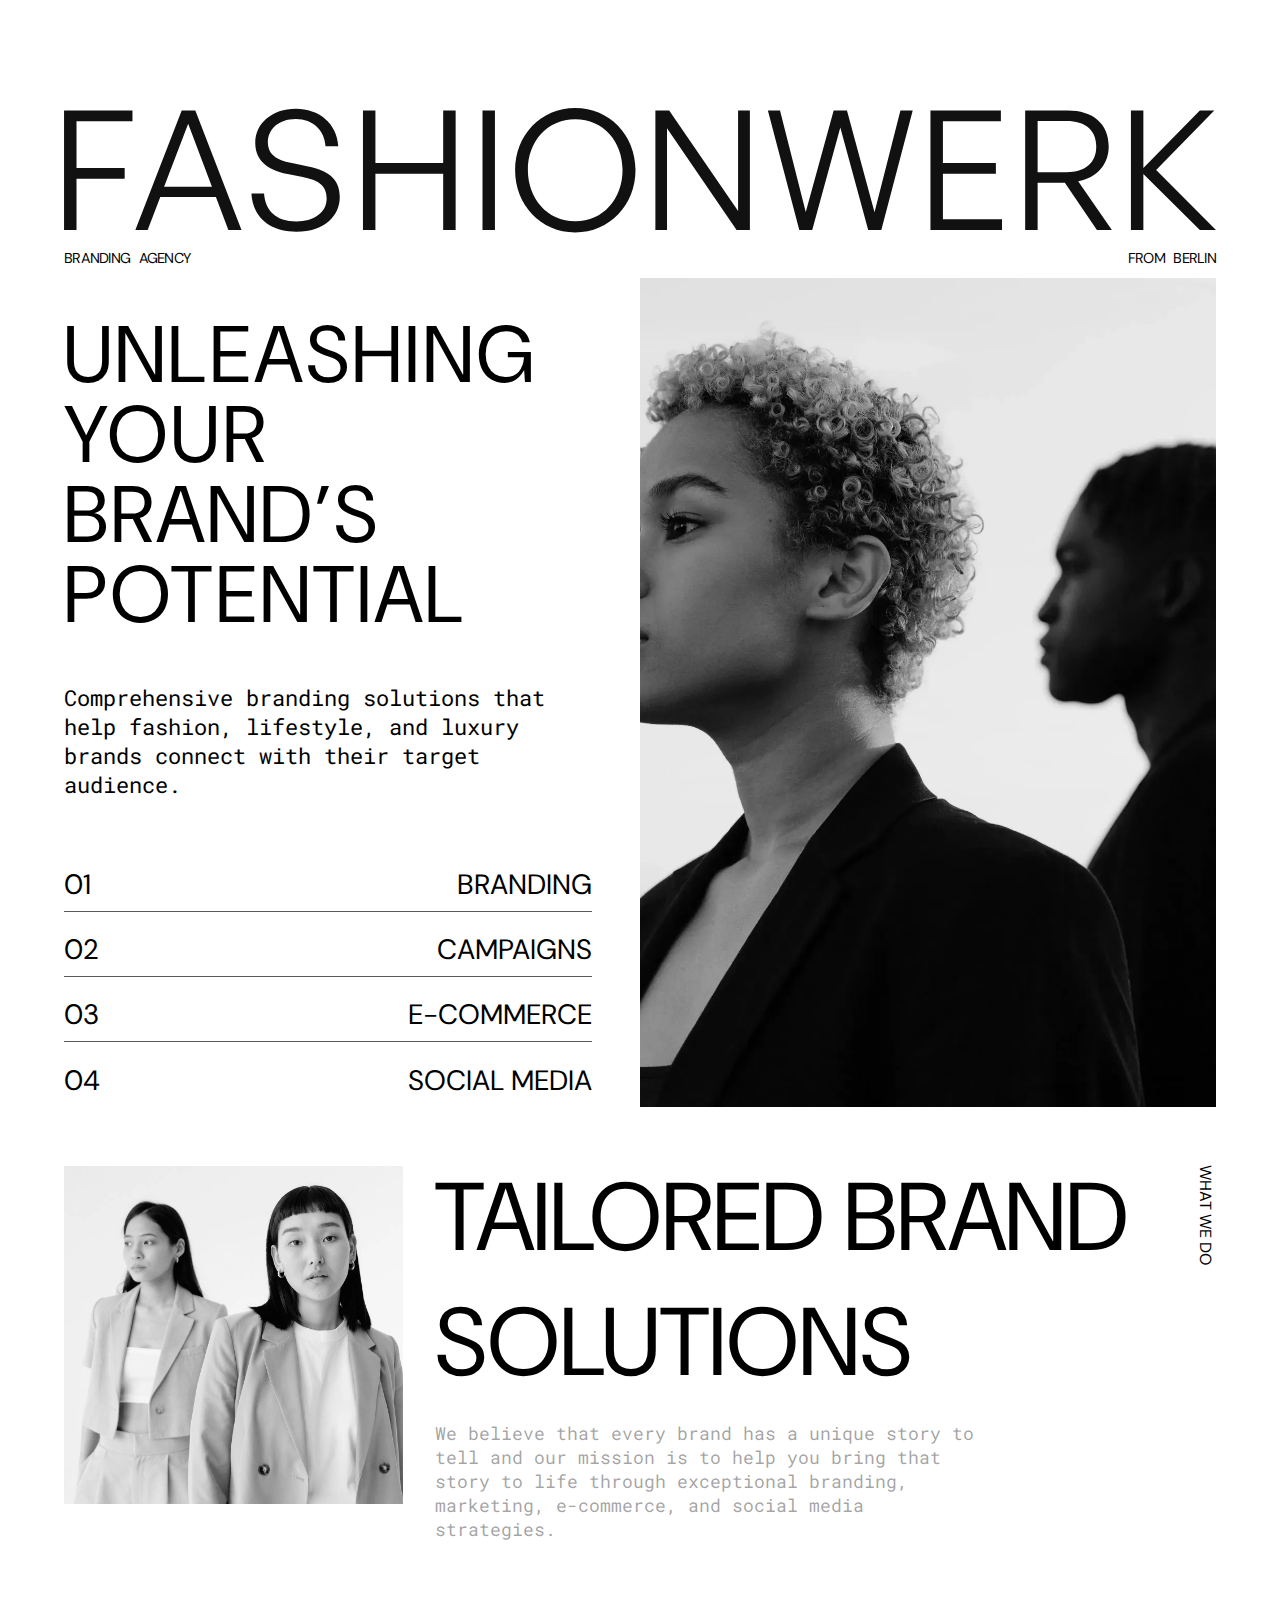
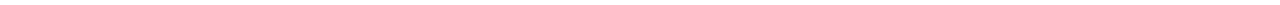
==== fashionwerk/index.html @ c336545f "trying with scss" ====
<!DOCTYPE html>
<html lang="en">
  <head>
    <meta charset="UTF-8" />
    <meta name="viewport" content="width=device-width, initial-scale=1.0" />
    <title>Document</title>
    <link rel="stylesheet" href="style.css" />
    <link rel="preconnect" href="https://fonts.googleapis.com" />
    <link rel="preconnect" href="https://fonts.googleapis.com" />
    <link rel="preconnect" href="https://fonts.gstatic.com" crossorigin />
    <link
      href="https://fonts.googleapis.com/css2?family=DM+Sans:ital,opsz,wght@0,9..40,100..1000;1,9..40,100..1000&family=Roboto+Mono:ital,wght@0,100..700;1,100..700&display=swap"
      rel="stylesheet"
    />
  </head>
  <body>
    <main>
      <navbar>
        <div class="navbar"></div>
      </navbar>

      <section class="view-1">
        <img src="./images/fashion.svg" alt="" class="image-head" />
        <div class="headings">
          <div class="head">BRANDING AGENCY</div>
          <div class="head">FROM BERLIN</div>
        </div>
      </section>

      <section class="view-2">
        <img src="./images/hero.webp" alt="" class="hero-img" />
        <div class="left">
          <div class="top">
            <div class="head">
              Unleash­ing <br />
              Your Brand’s <br />
              Potential
            </div>
            <div class="content">
              Comprehensive branding solutions that help fashion, lifestyle, and
              luxury brands connect with their target audience.
            </div>
          </div>
          <div class="bottom">
            <div class="box">
              <div>01</div>
              <div>BRANDING</div>
            </div>
            <div class="box">
              <div>02</div>
              <div>Campaigns</div>
            </div>
            <div class="box">
              <div>03</div>
              <div>E-Commerce</div>
            </div>
            <div class="box last">
              <div>04</div>
              <div>Social MEdia</div>
            </div>
          </div>
        </div>
      </section>

      <section class="view-3">
        <img src="./images/image-2.webp" alt="" class="image-2 view-3-a" />
        <div class="heading view-3-c">Tailored Brand Solu­tions</div>
        <div class="side view-3-b">What we do</div>
        <div class="content view-3-d">
          We believe that every brand has a unique story to tell and our mission
          is to help you bring that story to life through exceptional branding,
          marketing, e-commerce, and social media strategies.
        </div>
      </section>
    </main>
  </body>
</html>
---- fashionwerk/style.css ----
* {
  margin: 0;
  padding: 0;
  box-sizing: border-box;
}

html,
body {
  width: 100%;
  height: 100%;
}

main {
  padding: 1.5rem;
  font-family: "DM Sans", serif;
}

.navbar {
  width: 100%;
  height: 4vh;
}

.image-head {
  width: 100%;
  margin-top: 0.5rem;
}

.headings {
  display: flex;
  justify-content: space-between;
  margin-top: 0.7rem;
}
.headings .head {
  font-size: 0.9rem;
  letter-spacing: -0.05em;
  word-spacing: 5px;
}

.hero-img {
  margin-top: 0.7rem;
  width: 100%;
  -o-object-fit: cover;
     object-fit: cover;
}

.top .head {
  margin-top: 0.7rem;
  font-size: 3.5rem;
  text-transform: uppercase;
  font-family: "DM Sans", serif;
  letter-spacing: 0.2rem;
  line-height: 1;
}
.top .content {
  font-size: 18px;
  font-family: "Roboto Mono", serif;
}

.bottom {
  display: flex;
  flex-direction: column;
}
.bottom .box {
  display: flex;
  justify-content: space-between;
  margin-top: 0.7rem;
  font-size: 28px;
  text-transform: uppercase;
  gap: 5rem;
  padding: 8px 0;
  border-bottom: 0.5px solid rgba(0, 0, 0, 0.644);
  font-family: "DM Sans", serif;
}
.bottom .last {
  border-bottom: none;
}

.view-3 {
  display: grid;
  grid-template-areas: "a a" "b c" ". d";
  row-gap: 1rem;
  -moz-column-gap: 1rem;
       column-gap: 1rem;
}
.view-3 .heading {
  font-size: 44px;
  text-transform: uppercase;
}

.side {
  writing-mode: vertical-rl;
  text-transform: uppercase;
  margin-top: 10px;
}

.image-2 {
  width: 100%;
  margin-top: 0.7rem;
}

.view-3-a {
  grid-area: a;
}

.view-3-b {
  grid-area: b;
}

.view-3-c {
  grid-area: c;
}

.view-3-d {
  grid-area: d;
}

@media (min-width: 1024px) {
  main {
    padding: 4rem;
  }
  .view-2 {
    display: flex;
    flex-direction: row-reverse;
    gap: 3rem;
  }
  .view-2 .hero-img {
    width: 50%;
  }
  .top .head {
    margin-top: 3rem;
    font-size: 5rem;
  }
  .top .content {
    margin-top: 3rem;
    font-size: 22px;
  }
  .bottom {
    margin-top: 3rem;
  }
  .view-3 {
    margin-top: 3rem;
    display: grid;
    grid-template-areas: "a c b" "a d .";
    -moz-column-gap: 2rem;
         column-gap: 2rem;
  }
  .view-3 .heading {
    font-size: 96px;
  }
  .view-3 .content {
    font-size: 18px;
    font-family: "Roboto Mono", serif;
    color: rgba(17, 17, 17, 0.3921568627);
    max-width: 75%;
  }
}/*# sourceMappingURL=style.css.map */
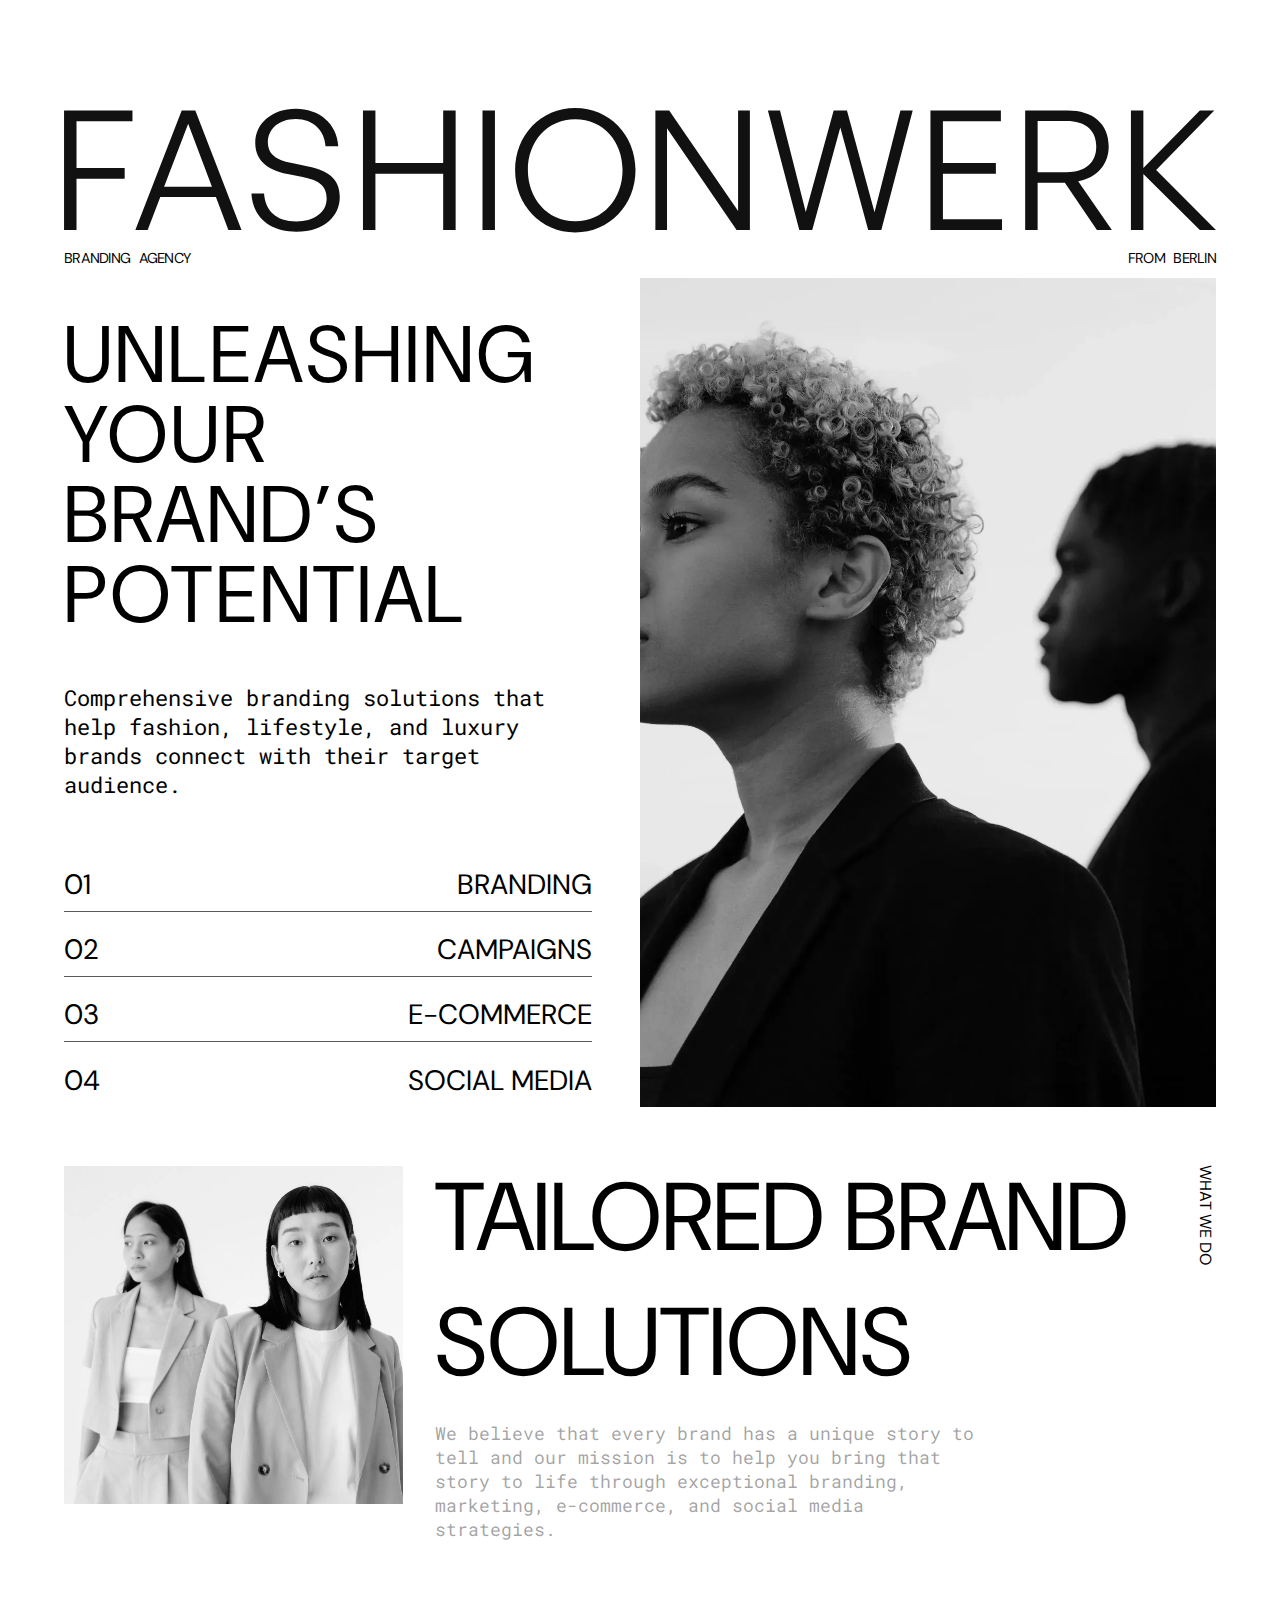
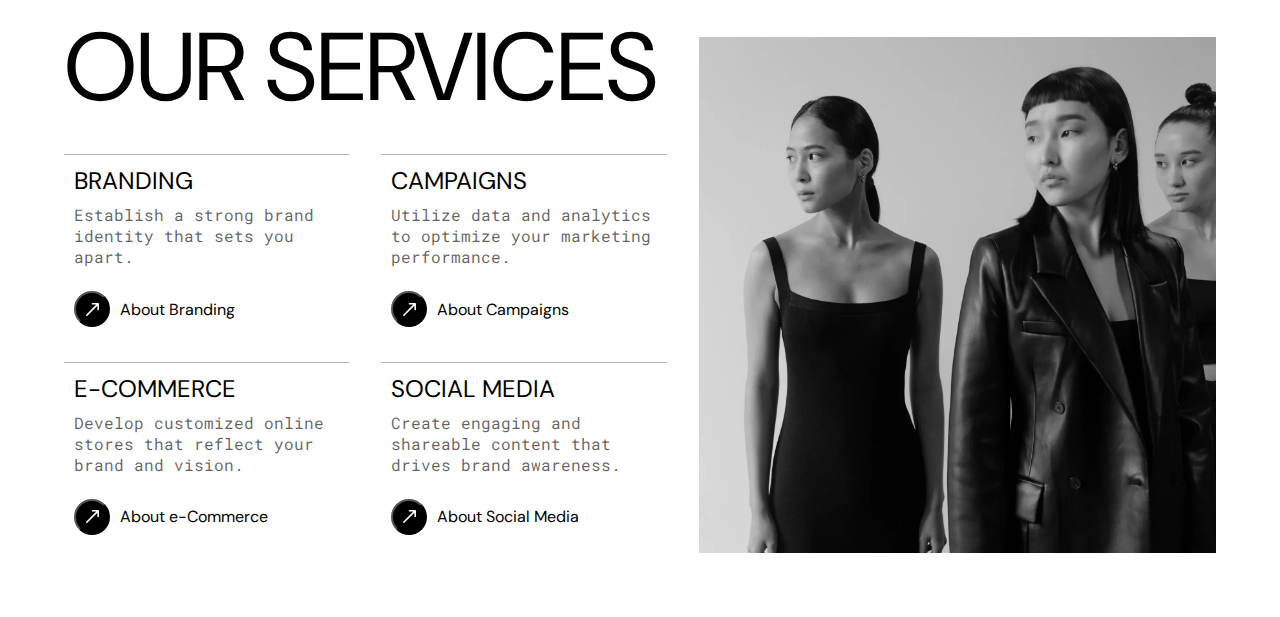
==== commit dc542281: "section 4 completed" ====
--- a/fashionwerk/index.html
+++ b/fashionwerk/index.html
@@ -72,6 +72,61 @@
           marketing, e-commerce, and social media strategies.
         </div>
       </section>
+
+      <section class="view-4">
+        <div class="heading view-4-a">
+            Our Services
+        </div>
+        <div class="box view-4-b">
+            <div class="head">
+                Branding
+            </div>
+            <div class="content">Establish a strong brand identity that sets you apart.</div>
+            <div class="btn">
+                <button class="arrow-wrap">
+                    <img src="./images/arrow.svg" alt=""  class="arrow">
+                </button>
+                <div btn-content>About Branding</div>
+            </div>
+        </div>
+        <div class="box view-4-c">
+            <div class="head">
+                Campaigns
+            </div>
+            <div class="content">Utilize data and analytics to optimize your marketing performance.</div>
+            <div class="btn">
+                <button class="arrow-wrap">
+                    <img src="./images/arrow.svg" alt=""  class="arrow">
+                </button>
+                <div btn-content>About Campaigns</div>
+            </div>
+        </div>
+        <div class="box view-4-d">
+            <div class="head">
+                E-Commerce
+            </div>
+            <div class="content">Develop customized online stores that reflect your brand and vision.</div>
+            <div class="btn">
+                <button class="arrow-wrap">
+                    <img src="./images/arrow.svg" alt=""  class="arrow">
+                </button>
+                <div btn-content>About e-Commerce</div>
+            </div>
+        </div>
+        <div class="box view-4-e">
+            <div class="head">
+                Social Media
+            </div>
+            <div class="content">Create engaging and shareable content that drives brand awareness.</div>
+            <div class="btn">
+                <button class="arrow-wrap">
+                    <img src="./images/arrow.svg" alt=""  class="arrow">
+                </button>
+                <div btn-content>About Social Media</div>
+            </div>
+        </div>
+        <img src="./images/img-3.webp" alt="" class="img-3 view-4-f ">
+      </section>
     </main>
   </body>
 </html>
--- a/fashionwerk/style.css
+++ b/fashionwerk/style.css
@@ -114,6 +114,79 @@
   grid-area: d;
 }
 
+.view-4 {
+  margin-top: 4rem;
+  display: grid;
+  grid-template-areas: "a" "b" "c" "d" "e" "f";
+}
+.view-4 .heading {
+  font-size: 44px;
+  text-transform: uppercase;
+}
+.view-4 .view-4-a {
+  grid-area: a;
+}
+.view-4 .view-4-b {
+  grid-area: b;
+}
+.view-4 .view-4-c {
+  grid-area: c;
+}
+.view-4 .view-4-d {
+  grid-area: d;
+}
+.view-4 .view-4-e {
+  grid-area: e;
+}
+.view-4 .view-4-f {
+  grid-area: f;
+}
+.view-4 .head {
+  text-transform: uppercase;
+  font-size: 24px;
+}
+.view-4 .content {
+  font-size: 16px;
+  color: rgba(17, 17, 17, 0.662745098);
+  font-family: "Roboto Mono", serif;
+}
+.view-4 .box {
+  padding: 10px;
+  margin-top: 1rem;
+  display: flex;
+  flex-direction: column;
+  gap: 0.5rem;
+  border-top: 0.5px solid rgba(0, 0, 0, 0.304);
+}
+.view-4 .img-3 {
+  width: 100%;
+  margin-top: 2rem;
+}
+.view-4 .btn {
+  display: flex;
+  gap: 10px;
+  margin-top: 1rem;
+  align-items: center;
+  justify-content: start;
+}
+.view-4 .btn-content {
+  font-size: 13px;
+}
+.view-4 .arrow-wrap {
+  padding: 5px;
+  border-radius: 50%;
+  width: 36px;
+  height: 36px;
+  display: flex;
+  align-items: center;
+  justify-content: center;
+  background-color: black;
+}
+.view-4 .arrow {
+  width: 13px;
+  color: white;
+}
+
 @media (min-width: 1024px) {
   main {
     padding: 4rem;
@@ -153,4 +226,12 @@
     color: rgba(17, 17, 17, 0.3921568627);
     max-width: 75%;
   }
+  .view-4 {
+    -moz-column-gap: 2rem;
+         column-gap: 2rem;
+    grid-template-areas: "a a f f f f" "b c f f f f" "d e f f f f";
+  }
+  .view-4 .heading {
+    font-size: 96px;
+  }
 }/*# sourceMappingURL=style.css.map */